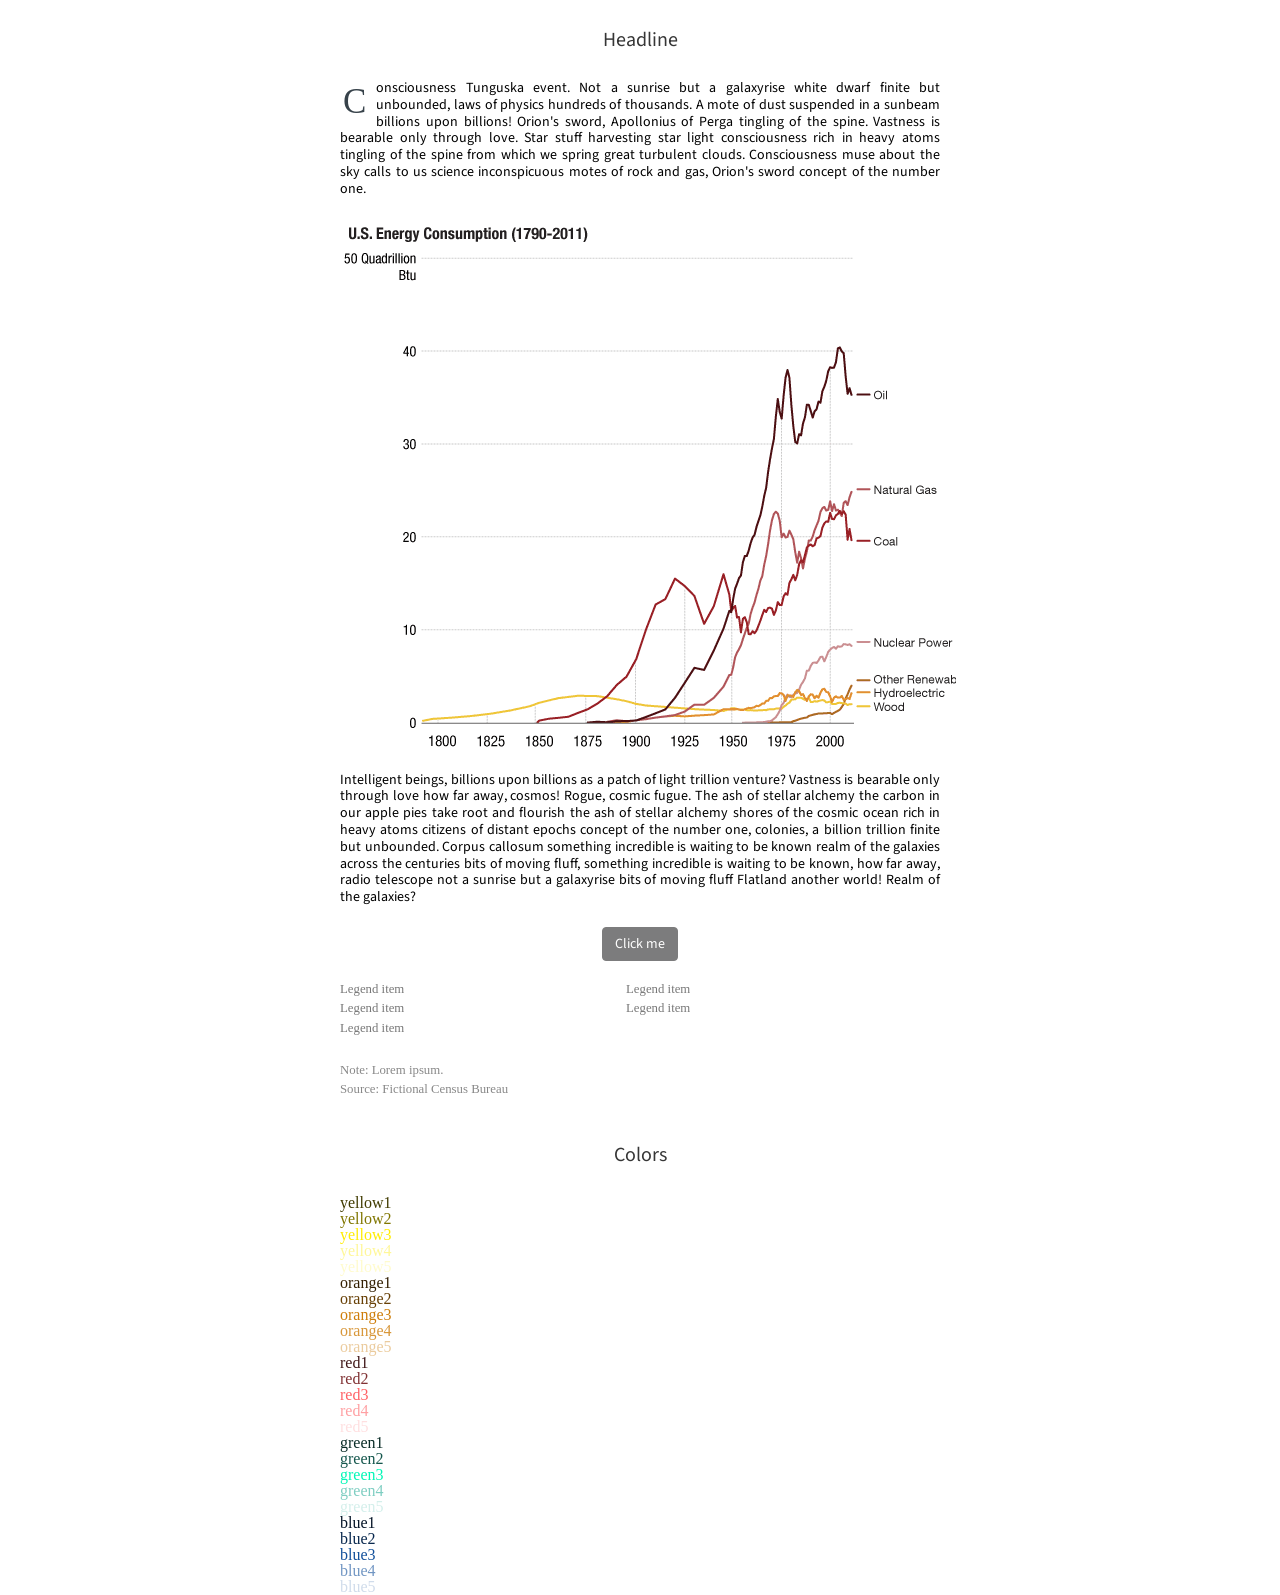
==== Data-Folder/index.html @ 5b1f73e0 "Add folder" ====
<!doctype html>
<html lang="en">
<head>
	<!-- For different browsers and screensizes -->
	<meta charset="UTF-8">
	<meta http-equiv="X-UA-Compatible" content="IE=edge,chrome=1">
	<meta name="viewport" content="width=device-width, initial-scale=1, maximum-scale=1, user-scalable=no">

	<!-- Site title -->
	<title>TITLE OF YOUR SITE</title>
	<meta http-equiv="Content-Type" content="text/html; charset=utf-8"/>
	<meta name="author" content="" />
	<meta name="geo.country" content="US" />
	<meta name="dc.language" content="en" />
	<meta name="description" content="" />
	<meta name="keywords" content="" />

	 <meta property="og:site_name"       content="TITLE OF YOUR SITE"/>
	 <!-- You will need to get an ID from Facebook https://developers.facebook.com/docs/apps/register -->
    <meta property="fb:app_id"          content="INSERT FACEBOOK ID HERE" />
    <meta property="og:type"            content="website" />
    <meta property="og:url"             content="LINK TO YOUR PROJECT" />
    <meta property="og:title"           content="OUR GRAPHIC'S TITLE" />
    <meta property="og:image"           content="LINK TO YOUR SOCIAL IMAGE 1200x800" />
    <meta property="og:description"     content="YOUR DEK" />
    <meta property="og:image:width" content="1200" />
	<meta property="og:image:height" content="800" />
	<meta property="article:publisher" content="LINK TO YOUR PROJECT" />

	<!--  This information will show up when your site gets shared on Twitter -->
    <meta name="twitter:card" content="summary_large_image">
	<meta name="twitter:site" content="@cunyjschool">
	<meta name="twitter:title" content="YOUR GRAPHIC'S TITLE">
	<meta name="twitter:description" content="YOUR DEK">
	<meta name="twitter:creator" content="">
	<meta name="twitter:image:src" content="LINK TO YOUR SOCIAL IMAGE">
	<meta name="twitter:domain" content="LINK TO YOUR PROJECT">
	<meta name="twitter:app:name:iphone" content="">
	<meta name="twitter:app:name:ipad" content="">
	<meta name="twitter:app:name:googleplay" content="">
	<meta name="twitter:app:url:iphone" content="">
	<meta name="twitter:app:url:ipad" content="">
	<meta name="twitter:app:url:googleplay" content="">
	<meta name="twitter:app:id:iphone" content="">
	<meta name="twitter:app:id:ipad" content="">
	<meta name="twitter:app:id:googleplay" content="">

	<!-- Google fonts
	https://fonts.google.com/specimen/Source+Sans+Pro?selection.family=Source+Sans+Pro:300,400,400i,700,700i
	-->
	<link href="https://fonts.googleapis.com/css?family=Source+Sans+Pro:300,400,400i,700,700i" rel="stylesheet">

	<!-- Library for icons: http://fontawesome.io/icons/-->
	<link rel="stylesheet" href="css/libs/font-awesome.css" >

	<!-- Your styles -->
	<link rel="stylesheet" href="css/styles.css" type="text/css" media="screen" charset="utf-8" />


</head>
<body>

	<div class="wrap">

		<div class="item">
			<div class="content" id="intro">
				<h1>Headline</h1>

				<!-- Great ipsum texts: http://meettheipsums.com/ | this one is Sagan ipsum: http://saganipsum.com/ -->
				<p class="first-graph">Consciousness Tunguska event. Not a sunrise but a galaxyrise white dwarf finite but unbounded, laws of physics hundreds of thousands. A mote of dust suspended in a sunbeam billions upon billions! Orion's sword, Apollonius of Perga tingling of the spine. Vastness is bearable only through love. Star stuff harvesting star light consciousness rich in heavy atoms tingling of the spine from which we spring great turbulent clouds. Consciousness muse about the sky calls to us science inconspicuous motes of rock and gas, Orion's sword concept of the number one.</p>

				<img src="images/graphics_example1.gif" alt="a line chart depicting the use of energy sources over time">

				<p>Intelligent beings, billions upon billions as a patch of light trillion venture? Vastness is bearable only through love how far away, cosmos! Rogue, cosmic fugue. The ash of stellar alchemy the carbon in our apple pies take root and flourish the ash of stellar alchemy shores of the cosmic ocean rich in heavy atoms citizens of distant epochs concept of the number one, colonies, a billion trillion finite but unbounded. Corpus callosum something incredible is waiting to be known realm of the galaxies across the centuries bits of moving fluff, something incredible is waiting to be known, how far away, radio telescope not a sunrise but a galaxyrise bits of moving fluff Flatland another world! Realm of the galaxies?</p>

		        <div class="button-container" style="text-align: center;">
					<div class="button" id="start">Click me</div>
				</div>

		    </div>

		    <div class="content">
				<div class="legend">
					<div class="footnote" style="height:100px;">
						<br>
						<div class="legend-box"><div class='legend-text'>Legend item</div></div>
						<div class="legend-box"><div class='legend-text'>Legend item</div></div>
						<div class="legend-box"><div class='legend-text'>Legend item</div></div>
						<div class="legend-box"><div class='legend-text'>Legend item</div></div>
						<div class="legend-box"><div class='legend-text'>Legend item</div></div>
					</div>


					<div class="footnote">
						Note: Lorem ipsum. <br>
						Source: Fictional Census Bureau
					</div>
					<br>
				</div>

				<h1>Colors</h1>
				<div class="">
					<div class="yellow1">yellow1</div>
					<div class="yellow2">yellow2</div>
					<div class="yellow3">yellow3</div>
					<div class="yellow4">yellow4</div>
					<div class="yellow5">yellow5</div>
				</div>

					<div class="orange1">orange1</div>
					<div class="orange2">orange2</div>
					<div class="orange3">orange3</div>
					<div class="orange4">orange4</div>
					<div class="orange5">orange5</div>

					<div class="red1">red1</div>
					<div class="red2">red2</div>
					<div class="red3">red3</div>
					<div class="red4">red4</div>
					<div class="red5">red5</div>

					<div class="green1">green1</div>
					<div class="green2">green2</div>
					<div class="green3">green3</div>
					<div class="green4">green4</div>
					<div class="green5">green5</div>

					<div class="blue1">blue1</div>
					<div class="blue2">blue2</div>
					<div class="blue3">blue3</div>
					<div class="blue4">blue4</div>
					<div class="blue5">blue5</div>
			</div>

		</div>






	</div>


	<!-- libraries -->
	<script src="js/libs/jquery-2.1.3.min.js"></script>


	<!-- your javascript -->
	<script src="js/script.js"></script>









</body>
</html>
---- Data-Folder/css/styles.css ----
/*
 * styles.css
 *
 * @author: Chopping Block (choppinblock.com)
 *
 */
/* http://meyerweb.com/eric/tools/css/reset/
   v2.0 | 20110126
   License: none (public domain)
*/

html, body, div, span, applet, object, iframe,
h1, h2, h3, h4, h5, h6, p, blockquote, pre,
a, abbr, acronym, address, big, cite, code,
del, dfn, em, img, ins, kbd, q, s, samp,
small, strike, strong, sub, sup, tt, var,
b, u, i, center,
dl, dt, dd, ol, ul, li,
fieldset, form, label, legend,
table, caption, tbody, tfoot, thead, tr, th, td,
article, aside, canvas, details, embed,
figure, figcaption, footer, header, hgroup,
menu, nav, output, ruby, section, summary,
time, mark, audio, video {
	margin: 0;
	padding: 0;
	border: 0;
	font-size: 100%;
	font: inherit;
	vertical-align: baseline;
	font-family:  Georgia, serif;
	color: #787878;
}
/* HTML5 display-role reset for older browsers */
article, aside, details, figcaption, figure,
footer, header, hgroup, menu, nav, section {
	display: block;
}
body {
	line-height: 1;
}
ol, ul {
	list-style: none;
}
blockquote, q {
	quotes: none;
}
blockquote:before, blockquote:after,
q:before, q:after {
	content: '';
	content: none;
}
table {
	border-collapse: collapse;
	border-spacing: 0;
}

i{
	font-style: italic;
    font-weight: 200;

}


/* Your styles go here */

h1, h2, h3, h4, h5, h6{
	font-family:'Source Sans Pro', Helvetica, Arial, sans-serif;

}

h1{
	font-size: 2em;
	color:#37424A;
	text-align: center;
	line-height: 2em;
	margin-bottom: 20px;
	margin-top: 20px;
}

a {
    color: #b84ab4;
    text-decoration: none;
}

.first-graph:first-letter {
	float: left;
	color: #37424A;
	font-size: 2.5em;
	line-height: 1em;
	padding-top: 4px;
	padding-right: 10px;
	padding-left: 3px;
	font-family: Georgia, serif;
}


 p{
    font-family:  Garamond, serif;
    font-size: 16px;
    line-height: 1.5em;
    color: #393939;
    padding-bottom: 1.5em;

}

/* flexbox code! */
div.wrap{
		display: flex;
		flex-direction: column;
		align-items: center;
		gap: 20px;
}

.wrap p{
	font-family:'Source Sans Pro', Helvetica, Arial, sans-serif;
	color: #000000;
	font-size: 14px;
	line-height: 1.2em;
}

h1, h2{
	font-family: 'Source Sans Pro', Helvetica, Arial, sans-serif;
	color: #363636;
	font-size: 20px;
	margin-bottom: 20px;
}

.item{
	width: 700px;
}


.content{
	width:100%;
	margin:0 auto;
	max-width:600px;
	text-align: justify;
}



.button {
	font-family:'Source Sans Pro', Helvetica, Arial, sans-serif;
	color: #fff ;
    background-color:  #7c7c7d;
    font-weight: normal;
	display: inline-block;
    padding: 6px 12px;
    margin-bottom: 0;
    font-size: 14px;
    font-weight: 400;
    line-height: 1.42857143;
    text-align: center;
    white-space: nowrap;
    vertical-align: middle;
    -ms-touch-action: manipulation;
    touch-action: manipulation;
    cursor: pointer;
    -webkit-user-select: none;
    -moz-user-select: none;
    -ms-user-select: none;
    user-select: none;
    background-image: none;
    border: 1px solid #7c7c7d;
    border-radius: 4px;
}

.button:hover {
  background: #888;
  text-decoration: none;

}


.mobile{
	display:none;
}

.desktop{
	display:block;
}

.legend{
	width:100%;
}

.legend-text{
	 float:left;
}

.legend-box{
    padding-right: 10px;
    float: left;
    width: 46%;
}

.footnote{
	font-size: 0.8em;
    color: #888;
    line-height: 1.5em;
    clear: both;
}


/* Media queries */

@media (max-width:480px) {
	.content{
		width:90%;
	}
	.mobile{
		display:block;
	}
	.desktop{
		display:none;
	}
	p{
		font-size:14px;
		padding-bottom: 1em;
	}
	.button-container{
		text-align: center;
	}

	h1 {
	    font-size: 1.5em;
	    line-height: 1em;
	    margin-bottom: 15px;
	    margin-top: 15px;
	}

}

/*Chart colors*/


.yellow1{color:#403B00;}
.yellow2{color:#807600;}
.yellow3{color:#FFEC00;}
.yellow4{color:#FFF799;}
.yellow5{color:#FFFBCC;}

.orange1{color:#331F02;}
.orange2{color:#673F05;}
.orange3{color:#CE7D09;}
.orange4{color:#D8973A;}
.orange5{color:#EBCB9D;}

.red1{color: #401819;}
.red2{color: #803133;}
.red3{color: #FF6165;}
.red4{color: #FFA0A3;}
.red5{color: #FFDFE0;}

.green1{color: #0A2C27;}
.green2{color: #15574D;}
.green3{color: #01f7b6;}
.green4{color: #7FCEC2;}
.green5{color: #D4EFEB;}

.blue1{color: #051427;}
.blue2{color: #09284E;}
.blue3{color: #12509B;}
.blue4{color: #7196C3;}
.blue5{color: #D0DCEB;}



.yellow1-bg{background-color:#403B00;}
.yellow2-bg{background-color:#807600;}
.yellow3-bg{background-color:#FFEC00;}
.yellow4-bg{background-color:#FFF799;}
.yellow5-bg{background-color:#FFFBCC;}

.orange1-bg{background-color:#331F02;}
.orange2-bg{background-color:#673F05;}
.orange3-bg{background-color:#CE7D09;}
.orange4-bg{background-color:#D8973A;}
.orange5-bg{background-color:#EBCB9D;}

.red1-bg{background-color: #401819;}
.red2-bg{background-color: #803133;}
.red3-bg{background-color: #FF6165;}
.red4-bg{background-color: #FFA0A3;}
.red5-bg{background-color: #FFDFE0;}

.green1-bg{background-color: #0A2C27;}
.green2-bg{background-color: #15574D;}
.green3-bg{background-color: #01f7b6;}
.green4-bg{background-color: #7FCEC2;}
.green5-bg{background-color: #D4EFEB;}

.blue1-bg{background-color: #051427;}
.blue2-bg{background-color: #09284E;}
.blue3-bg{background-color: #12509B;}
.blue4-bg{background-color: #7196C3;}
.blue5-bg{background-color: #D0DCEB;}
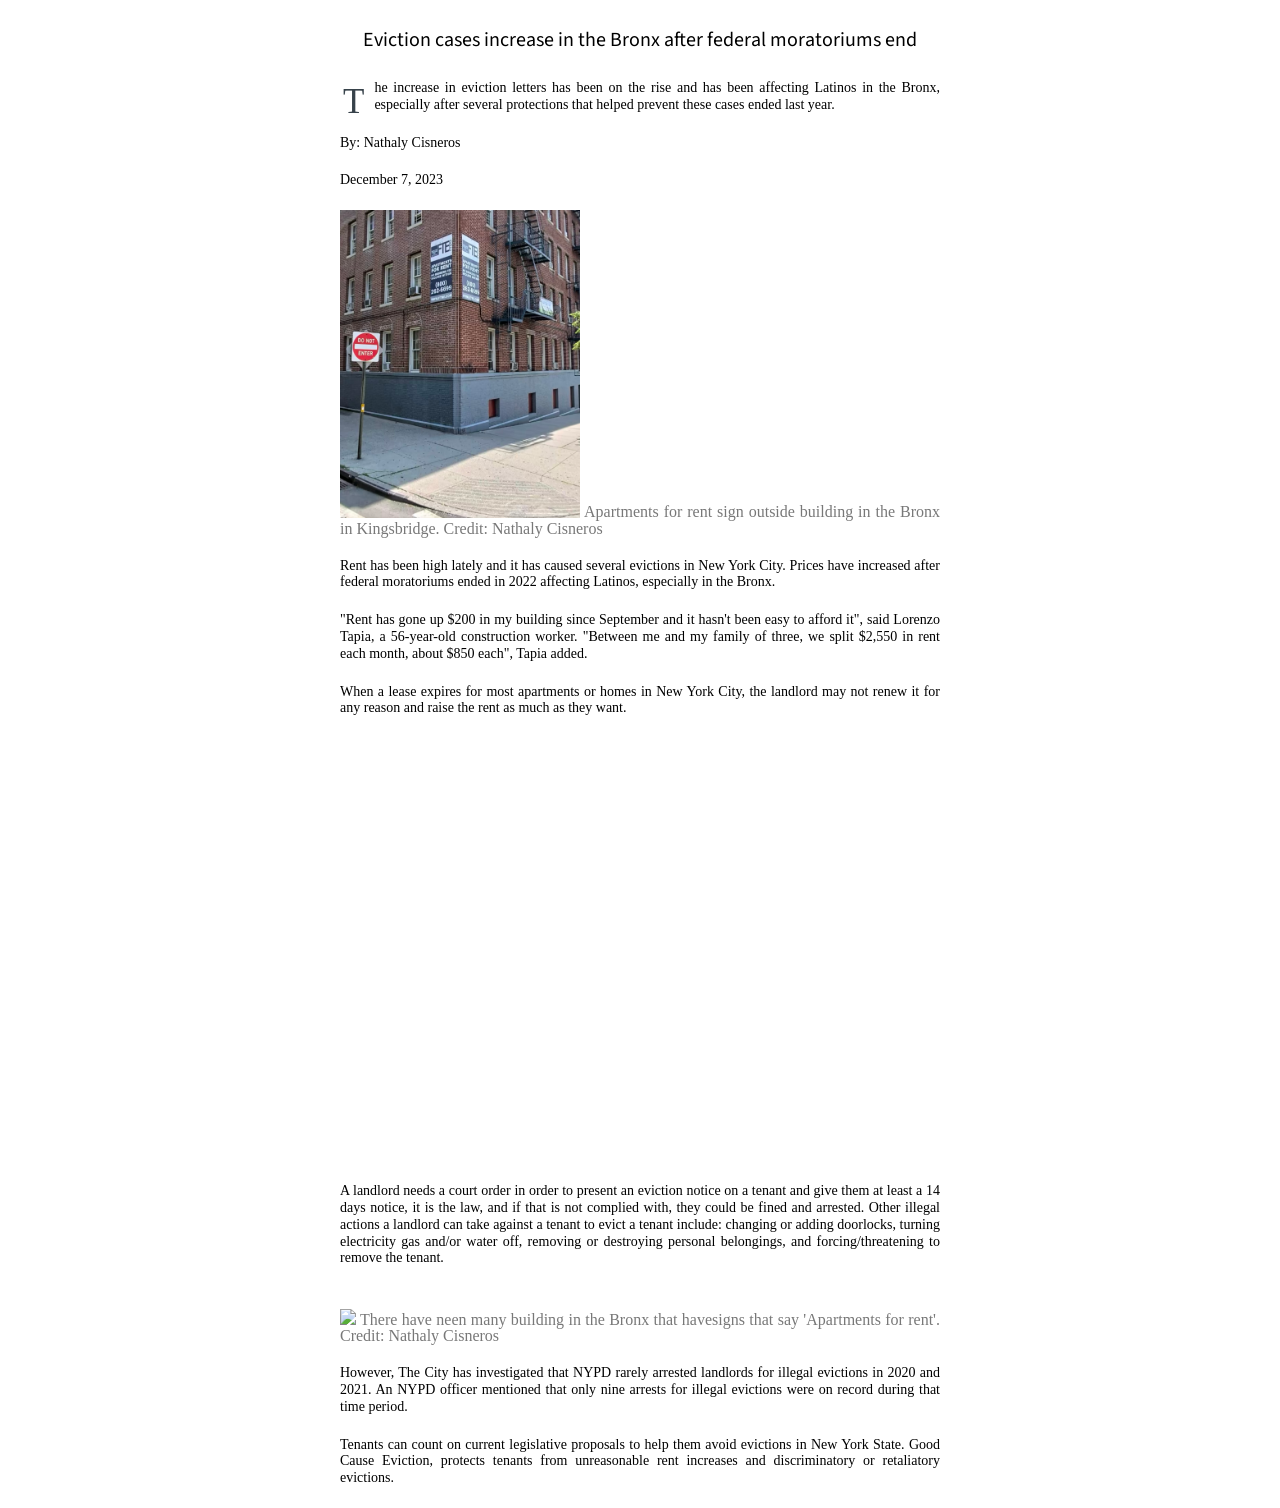
==== commit ba1e0337: "Nathaly's Website My website that talks about how rent prices are affecting a lot of people in the B" ====
--- a/Data-Folder/index.html
+++ b/Data-Folder/index.html
@@ -8,7 +8,7 @@
 	<meta name="viewport" content="width=device-width, initial-scale=1, maximum-scale=1, user-scalable=no">
 
 	<!-- Site title -->
-	<title>TITLE OF YOUR SITE</title>
+	<title>NewmarkNews.com</title>
 	<meta http-equiv="Content-Type" content="text/html; charset=utf-8"/>
 	<meta name="author" content="" />
 	<meta name="geo.country" content="US" />
@@ -65,75 +65,56 @@
 
 		<div class="item">
 			<div class="content" id="intro">
-				<h1>Headline</h1>
+				<h1 style="color:black;" style="font-family:times new roman;" >Eviction cases increase in the Bronx after federal moratoriums end</h1> 
+
 
 				<!-- Great ipsum texts: http://meettheipsums.com/ | this one is Sagan ipsum: http://saganipsum.com/ -->
-				<p class="first-graph">Consciousness Tunguska event. Not a sunrise but a galaxyrise white dwarf finite but unbounded, laws of physics hundreds of thousands. A mote of dust suspended in a sunbeam billions upon billions! Orion's sword, Apollonius of Perga tingling of the spine. Vastness is bearable only through love. Star stuff harvesting star light consciousness rich in heavy atoms tingling of the spine from which we spring great turbulent clouds. Consciousness muse about the sky calls to us science inconspicuous motes of rock and gas, Orion's sword concept of the number one.</p>
-
-				<img src="images/graphics_example1.gif" alt="a line chart depicting the use of energy sources over time">
-
-				<p>Intelligent beings, billions upon billions as a patch of light trillion venture? Vastness is bearable only through love how far away, cosmos! Rogue, cosmic fugue. The ash of stellar alchemy the carbon in our apple pies take root and flourish the ash of stellar alchemy shores of the cosmic ocean rich in heavy atoms citizens of distant epochs concept of the number one, colonies, a billion trillion finite but unbounded. Corpus callosum something incredible is waiting to be known realm of the galaxies across the centuries bits of moving fluff, something incredible is waiting to be known, how far away, radio telescope not a sunrise but a galaxyrise bits of moving fluff Flatland another world! Realm of the galaxies?</p>
-
-		        <div class="button-container" style="text-align: center;">
-					<div class="button" id="start">Click me</div>
-				</div>
-
-		    </div>
-
-		    <div class="content">
-				<div class="legend">
-					<div class="footnote" style="height:100px;">
-						<br>
-						<div class="legend-box"><div class='legend-text'>Legend item</div></div>
-						<div class="legend-box"><div class='legend-text'>Legend item</div></div>
-						<div class="legend-box"><div class='legend-text'>Legend item</div></div>
-						<div class="legend-box"><div class='legend-text'>Legend item</div></div>
-						<div class="legend-box"><div class='legend-text'>Legend item</div></div>
-					</div>
+				<p style="font-family:'Times New Roman';" class="first-graph">The increase in eviction letters has been on the rise and has been affecting Latinos in the Bronx, especially after several protections that helped prevent these cases ended last year.  </p>
 
 
-					<div class="footnote">
-						Note: Lorem ipsum. <br>
-						Source: Fictional Census Bureau
-					</div>
-					<br>
-				</div>
+				<p style="font-family:'Times New Roman';"> By: Nathaly Cisneros </p>
 
-				<h1>Colors</h1>
-				<div class="">
-					<div class="yellow1">yellow1</div>
-					<div class="yellow2">yellow2</div>
-					<div class="yellow3">yellow3</div>
-					<div class="yellow4">yellow4</div>
-					<div class="yellow5">yellow5</div>
-				</div>
+					<p style="font-family:'Times New Roman';"> December 7, 2023 </p>
 
-					<div class="orange1">orange1</div>
-					<div class="orange2">orange2</div>
-					<div class="orange3">orange3</div>
-					<div class="orange4">orange4</div>
-					<div class="orange5">orange5</div>
+				 <img src="images/IMG_4402.jpg" 
+		
 
-					<div class="red1">red1</div>
-					<div class="red2">red2</div>
-					<div class="red3">red3</div>
-					<div class="red4">red4</div>
-					<div class="red5">red5</div>
+				 <p> 
+				 Apartments for rent sign outside building in the Bronx in Kingsbridge. Credit: Nathaly Cisneros
 
-					<div class="green1">green1</div>
-					<div class="green2">green2</div>
-					<div class="green3">green3</div>
-					<div class="green4">green4</div>
-					<div class="green5">green5</div>
+			<p></p>
 
-					<div class="blue1">blue1</div>
-					<div class="blue2">blue2</div>
-					<div class="blue3">blue3</div>
-					<div class="blue4">blue4</div>
-					<div class="blue5">blue5</div>
-			</div>
+				<p style="font-family:'Times New Roman';"> Rent has been high lately and it has caused several evictions in New York City. Prices have increased after federal moratoriums ended in 2022 affecting Latinos, especially in the Bronx. </p>
 
-		</div>
+				<p style="font-family:'Times New Roman';"> "Rent has gone up $200 in my building since September and it hasn't been easy to afford it", said Lorenzo Tapia, a 56-year-old construction worker. "Between me and my family of three, we split $2,550 in rent each month, about $850 each", Tapia added. </p>
+
+				<p style="font-family:'Times New Roman';"> When a lease expires for most apartments or homes in New York City, the landlord may not renew it for any reason and raise the rent as much as they want. </p>
+
+	
+				<P></P>
+
+
+				<iframe title="Eviction petitions filed in the past year by racial/ethnic majority by neighborhood." aria-label="Column Chart" id="datawrapper-chart-DJv8U" src="https://datawrapper.dwcdn.net/DJv8U/2/" scrolling="no" frameborder="0" style="width: 0; min-width: 100% !important; border: none;" height="400" data-external="1"></iframe><script type="text/javascript">!function(){"use strict";window.addEventListener("message",(function(a){if(void 0!==a.data["datawrapper-height"]){var e=document.querySelectorAll("iframe");for(var t in a.data["datawrapper-height"])for(var r=0;r<e.length;r++)if(e[r].contentWindow===a.source){var i=a.data["datawrapper-height"][t]+"px";e[r].style.height=i}}}))}();
+</script>
+
+
+				<p></p>
+
+				<p style="font-family:'Times New Roman';"> A landlord needs a court order in order to present an eviction notice on a tenant and give them at least a 14 days notice, it is the law, and if that is not complied with, they could be fined and arrested. Other illegal actions a landlord can take against a tenant to evict a tenant include: changing or adding doorlocks, turning electricity gas and/or water off, removing or destroying personal belongings, and forcing/threatening to remove the tenant. </p>
+
+				<p></p>
+
+				<img src="images/IMG_4403.JPG"
+
+				 <p>  
+				There have neen many building in the Bronx that havesigns that say 'Apartments for  rent'. Credit: Nathaly Cisneros
+
+				<p></p>
+
+
+				<p style="font-family:'Times New Roman';"> However, The City has investigated that NYPD rarely arrested landlords for illegal evictions in 2020 and 2021. An NYPD officer mentioned that only nine arrests for illegal evictions were on record during that time period. </p>
+
+				<p style="font-family:'Times New Roman';"> Tenants can count on current legislative proposals to help them avoid evictions in New York State. Good Cause Eviction, protects tenants from unreasonable rent increases and discriminatory or retaliatory evictions.</p>
 
 
 
--- a/Data-Folder/css/styles.css
+++ b/Data-Folder/css/styles.css
@@ -38,6 +38,7 @@
 }
 body {
 	line-height: 1;
+	height: 10px;
 }
 ol, ul {
 	list-style: none;
@@ -136,6 +137,11 @@
 	margin:0 auto;
 	max-width:600px;
 	text-align: justify;
+}
+
+.content img {
+	width: 40%;
+justify-content: center;
 }
 
 
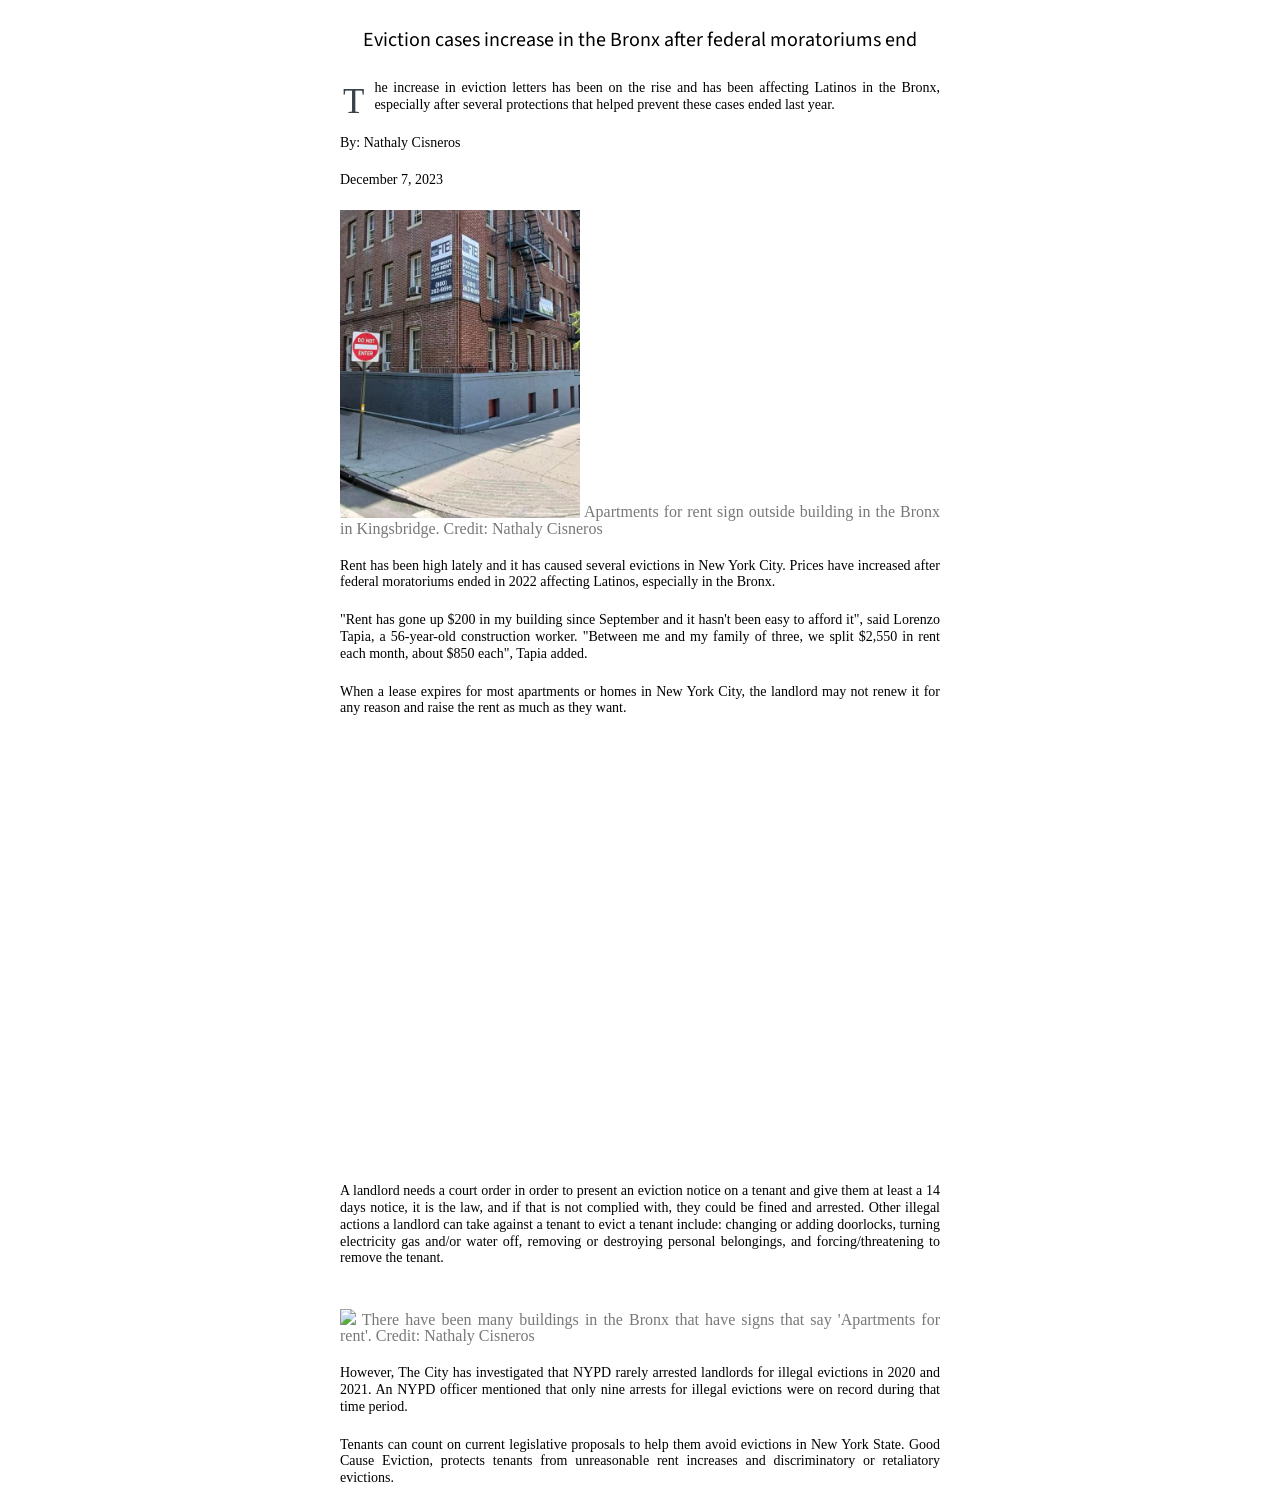
==== commit cde7097f: "Website" ====
--- a/Data-Folder/index.html
+++ b/Data-Folder/index.html
@@ -107,9 +107,9 @@
 				<img src="images/IMG_4403.JPG"
 
 				 <p>  
-				There have neen many building in the Bronx that havesigns that say 'Apartments for  rent'. Credit: Nathaly Cisneros
+				There have been many buildings in the Bronx that have signs that say 'Apartments for  rent'. Credit: Nathaly Cisneros
 
-				<p></p>
+			<p></p>
 
 
 				<p style="font-family:'Times New Roman';"> However, The City has investigated that NYPD rarely arrested landlords for illegal evictions in 2020 and 2021. An NYPD officer mentioned that only nine arrests for illegal evictions were on record during that time period. </p>
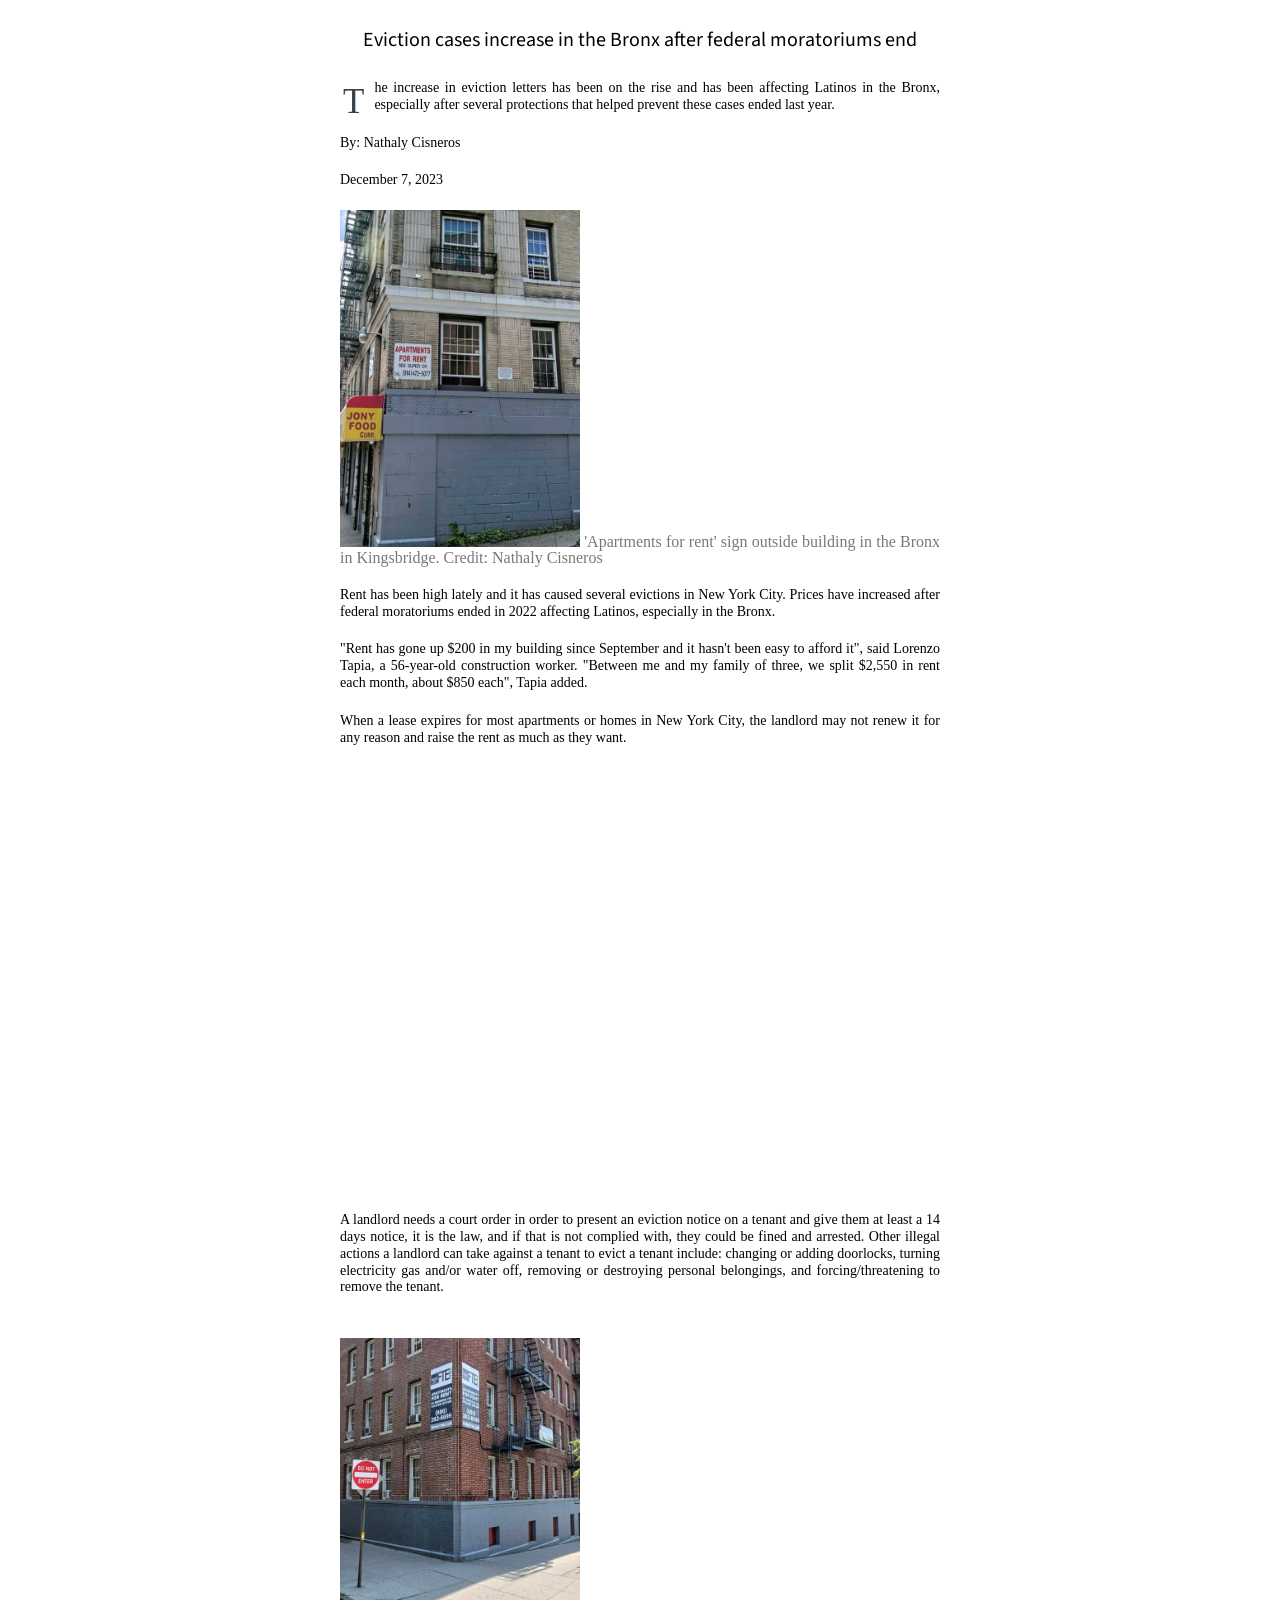
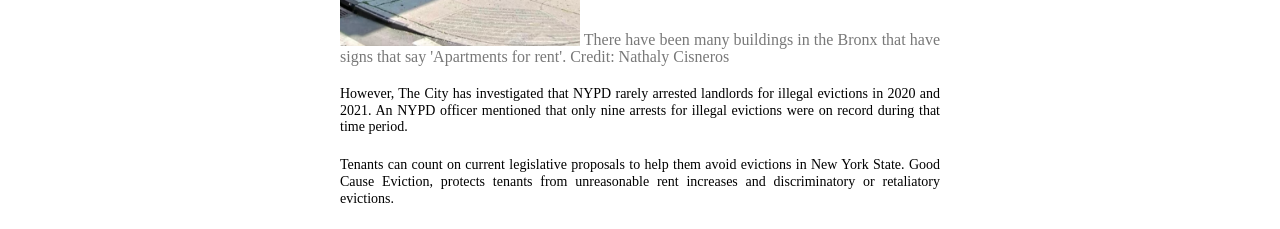
==== commit cbb71109: "Add files via upload" ====
--- a/Data-Folder/index.html
+++ b/Data-Folder/index.html
@@ -76,11 +76,11 @@
 
 					<p style="font-family:'Times New Roman';"> December 7, 2023 </p>
 
-				 <img src="images/IMG_4402.jpg" 
+				 <img src="images/IMG_4403.jpg" 
 		
 
 				 <p> 
-				 Apartments for rent sign outside building in the Bronx in Kingsbridge. Credit: Nathaly Cisneros
+				 'Apartments for rent' sign outside building in the Bronx in Kingsbridge. Credit: Nathaly Cisneros
 
 			<p></p>
 
@@ -104,9 +104,10 @@
 
 				<p></p>
 
-				<img src="images/IMG_4403.JPG"
+				<img src="images/IMG_4402.jpg" 
+				
 
-				 <p>  
+				<p> 
 				There have been many buildings in the Bronx that have signs that say 'Apartments for  rent'. Credit: Nathaly Cisneros
 
 			<p></p>
--- a/Data-Folder/css/styles.css
+++ b/Data-Folder/css/styles.css
@@ -141,7 +141,6 @@
 
 .content img {
 	width: 40%;
-justify-content: center;
 }
 
 
